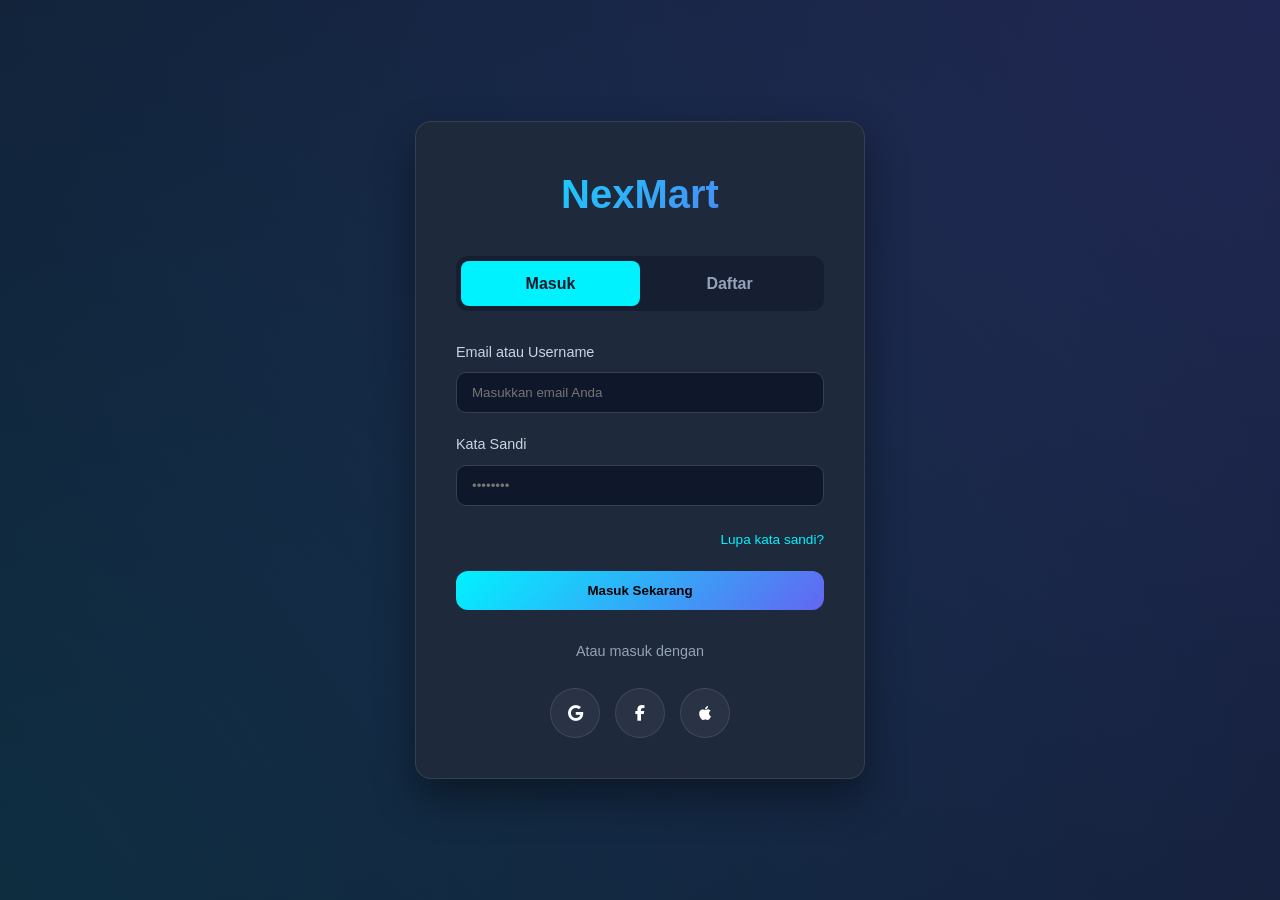
==== auth.html @ d1e26cd8 "Initial commit - NexMart Pro" ====
<!DOCTYPE html>
<html lang="id">
<head>
    <meta charset="UTF-8">
    <meta name="viewport" content="width=device-width, initial-scale=1.0">
    <title>Masuk & Daftar | NexMart</title>
    <link rel="stylesheet" href="assets/css/style.css">
    <link rel="stylesheet" href="https://cdnjs.cloudflare.com/ajax/libs/font-awesome/6.4.0/css/all.min.css">
    <style>
        body {
            display: flex;
            align-items: center;
            justify-content: center;
            min-height: 100vh;
            background-color: var(--bg-dark); /* Ensure dark background */
            background-image: radial-gradient(circle at top right, rgba(99, 102, 241, 0.2), transparent),
                        radial-gradient(circle at bottom left, rgba(0, 242, 255, 0.1), transparent);
            color: white;
        }
        .auth-card {
            width: 100%;
            max-width: 450px;
            padding: 40px;
            text-align: center;
            background: #1e293b; /* Solid Dark Background */
            box-shadow: 0 20px 40px rgba(0,0,0,0.4);
            border: 1px solid rgba(255,255,255,0.1);
        }
        .auth-tabs {
            display: flex;
            margin-bottom: 30px;
            background: rgba(15, 23, 42, 0.5);
            border-radius: 12px;
            padding: 5px;
        }
        .auth-tab {
            flex: 1;
            padding: 10px;
            cursor: pointer;
            border-radius: 8px;
            transition: 0.3s;
            font-weight: 600;
            color: #94a3b8;
        }
        .auth-tab.active {
            background: var(--primary);
            color: #0f172a;
        }
        .form-group {
            text-align: left;
            margin-bottom: 20px;
        }
        .form-group label {
            display: block;
            margin-bottom: 8px;
            font-size: 0.9rem;
            color: #cbd5e1; /* Lighter label for better visibility */
            font-weight: 500;
        }
        .form-group input, .form-group select {
            width: 100%;
            padding: 12px 15px;
            background: #0f172a;
            border: 1px solid #334155;
            border-radius: 10px;
            color: white;
            outline: none;
            transition: 0.3s;
        }
        .form-group input:focus {
            border-color: var(--primary);
            box-shadow: 0 0 10px rgba(0, 242, 255, 0.2);
        }
        .form-group select {
            appearance: none;
            cursor: pointer;
        }
        .social-login {
            display: flex;
            gap: 15px;
            margin-top: 25px;
            justify-content: center;
        }
        .social-btn {
            width: 50px;
            height: 50px;
            display: flex;
            align-items: center;
            justify-content: center;
            border-radius: 50%;
            background: var(--glass);
            border: 1px solid var(--glass-border);
            color: white;
            text-decoration: none;
            transition: 0.3s;
        }
        .social-btn:hover {
            background: var(--primary);
            color: #000;
        }
    </style>
</head>
<body>

    <div class="auth-card glass animate-fade">
        <a href="index.html" class="logo gradient-text" style="font-size: 2.5rem; display: block; margin-bottom: 30px;">NexMart</a>
        
        <div class="auth-tabs">
            <div class="auth-tab active" id="login-tab" onclick="switchTab('login')">Masuk</div>
            <div class="auth-tab" id="register-tab" onclick="switchTab('register')">Daftar</div>
        </div>

        <div id="login-form">
            <div class="form-group">
                <label>Email atau Username</label>
                <input type="text" placeholder="Masukkan email Anda">
            </div>
            <div class="form-group">
                <label>Kata Sandi</label>
                <input type="password" placeholder="••••••••">
            </div>
            <div style="text-align: right; margin-bottom: 20px;">
                <a href="#" style="color: var(--primary); font-size: 0.85rem; text-decoration: none;">Lupa kata sandi?</a>
            </div>
            <button class="btn btn-primary" style="width: 100%; justify-content: center;">Masuk Sekarang</button>
        </div>

        <div id="register-form" style="display: none;">
            <div class="form-group">
                <label>Nama Lengkap</label>
                <input type="text" placeholder="Nama sesuai KTP">
            </div>
            <div class="form-group">
                <label>Email</label>
                <input type="email" placeholder="example@mail.com">
            </div>
            <div class="form-group">
                <label>Kata Sandi Baru</label>
                <input type="password" placeholder="Minimal 8 karakter">
            </div>
            <div class="form-group">
                <label>Daftar Sebagai</label>
                <select style="width: 100%; padding: 12px; background: rgba(255, 255, 255, 0.05); border: 1px solid var(--glass-border); border-radius: 10px; color: white; outline: none;">
                    <option value="buyer">Pembeli</option>
                    <option value="seller">Penjual (Gunakan Komisi Rendah)</option>
                </select>
            </div>
            <button class="btn btn-primary" style="width: 100%; justify-content: center;">Buat Akun Gratis</button>
        </div>

        <div style="margin-top: 30px;">
            <p style="color: var(--text-muted); font-size: 0.9rem;">Atau masuk dengan</p>
            <div class="social-login">
                <a href="#" class="social-btn"><i class="fa-brands fa-google"></i></a>
                <a href="#" class="social-btn"><i class="fa-brands fa-facebook-f"></i></a>
                <a href="#" class="social-btn"><i class="fa-brands fa-apple"></i></a>
            </div>
        </div>
    </div>

    <script>
        function switchTab(type) {
            const loginTab = document.getElementById('login-tab');
            const registerTab = document.getElementById('register-tab');
            const loginForm = document.getElementById('login-form');
            const registerForm = document.getElementById('register-form');

            if (type === 'login') {
                loginTab.classList.add('active');
                registerTab.classList.remove('active');
                loginForm.style.display = 'block';
                registerForm.style.display = 'none';
            } else {
                registerTab.classList.add('active');
                loginTab.classList.remove('active');
                registerForm.style.display = 'block';
                loginForm.style.display = 'none';
            }
        }
    </script>
</body>
</html>
---- assets/css/style.css ----
/* Design System & Global Styles */
:root {
    --primary: #00f2ff; /* Electric Cyan */
    --secondary: #6366f1; /* Indigo */
    --bg-dark: #0f172a; /* Navy Dark */
    --bg-card: #1e293b; /* Slate */
    --text-main: #f8fafc;
    --text-muted: #94a3b8;
    --accent: #fbbf24; /* Gold */
    --glass: rgba(255, 255, 255, 0.05);
    --glass-border: rgba(255, 255, 255, 0.1);
}

* {
    margin: 0;
    padding: 0;
    box-sizing: border-box;
    font-family: 'Inter', -apple-system, BlinkMacSystemFont, sans-serif;
}

body {
    background-color: var(--bg-dark);
    color: var(--text-main);
    line-height: 1.6;
    overflow-x: hidden;
}

/* Glassmorphism Utility */
.glass {
    background: var(--glass);
    backdrop-filter: blur(12px);
    -webkit-backdrop-filter: blur(12px);
    border: 1px solid var(--glass-border);
    border-radius: 16px;
}

/* Animations */
@keyframes fadeIn {
    from { opacity: 0; transform: translateY(20px); }
    to { opacity: 1; transform: translateY(0); }
}

.animate-fade {
    animation: fadeIn 0.6s ease-out forwards;
}

/* Typography */
h1, h2, h3 {
    font-weight: 700;
    letter-spacing: -0.02em;
}

.gradient-text {
    background: linear-gradient(135deg, var(--primary), var(--secondary));
    -webkit-background-clip: text;
    -webkit-text-fill-color: transparent;
}

/* Layout */
.container {
    max-width: 1400px;
    margin: 0 auto;
    padding: 0 20px;
}

/* Buttons */
.btn {
    padding: 12px 24px;
    border-radius: 12px;
    font-weight: 600;
    cursor: pointer;
    transition: all 0.3s ease;
    border: none;
    display: inline-flex;
    align-items: center;
    gap: 8px;
    text-decoration: none;
}

.btn-primary {
    background: linear-gradient(135deg, var(--primary), var(--secondary));
    color: #000;
}

.btn-primary:hover {
    transform: translateY(-2px);
    box-shadow: 0 10px 20px rgba(0, 242, 255, 0.3);
}

.btn-outline {
    background: transparent;
    border: 1px solid var(--glass-border);
    color: var(--text-main);
}

.btn-outline:hover {
    background: var(--glass);
}

/* Navbar */
nav {
    position: fixed;
    top: 0;
    left: 0;
    right: 0;
    z-index: 1000;
    padding: 15px 0;
    transition: all 0.3s ease;
}

.nav-container {
    display: flex;
    justify-content: space-between;
    align-items: center;
}

.logo {
    font-size: 1.5rem;
    font-weight: 800;
    text-decoration: none;
    color: var(--text-main);
}

.nav-links {
    display: flex;
    gap: 30px;
    list-style: none;
}

.nav-links a {
    text-decoration: none;
    color: var(--text-muted);
    font-weight: 500;
    transition: 0.3s;
}

.nav-links a:hover {
    color: var(--primary);
}

/* Hero Section */
.hero {
    padding: 180px 0 100px;
    text-align: center;
    background: radial-gradient(circle at 50% 50%, rgba(99, 102, 241, 0.15) 0%, transparent 50%);
}

.hero h1 {
    font-size: 4rem;
    margin-bottom: 20px;
    max-width: 900px;
    margin-left: auto;
    margin-right: auto;
}

.hero p {
    font-size: 1.25rem;
    color: var(--text-muted);
    margin-bottom: 40px;
    max-width: 600px;
    margin-left: auto;
    margin-right: auto;
}

/* Product Grid */
.product-grid {
    display: grid;
    grid-template-columns: repeat(auto-fill, minmax(280px, 1fr));
    gap: 30px;
    padding: 50px 0;
}

.product-card {
    transition: all 0.3s ease;
    overflow: hidden;
    position: relative;
}

.product-card:hover {
    transform: translateY(-10px);
}

.product-img {
    width: 100%;
    aspect-ratio: 1/1;
    background: #2d3748;
    border-radius: 12px;
    margin-bottom: 15px;
    object-fit: cover;
}

.product-info h3 {
    font-size: 1.1rem;
    margin-bottom: 10px;
}

.product-price {
    color: var(--accent);
    font-weight: 700;
    font-size: 1.25rem;
}

.badge {
    position: absolute;
    top: 15px;
    left: 15px;
    padding: 4px 12px;
    border-radius: 20px;
    font-size: 0.75rem;
    font-weight: 700;
    text-transform: uppercase;
}

.badge-low-comm {
    background: rgba(0, 242, 255, 0.2);
    color: var(--primary);
    border: 1px solid var(--primary);
}

/* Footer */
footer {
    padding: 80px 0 40px;
    border-top: 1px solid var(--glass-border);
    margin-top: 100px;
}

.footer-grid {
    display: grid;
    grid-template-columns: repeat(4, 1fr);
    gap: 40px;
}

.footer-col h4 {
    margin-bottom: 20px;
}

.footer-col ul {
    list-style: none;
}

.footer-col ul li {
    margin-bottom: 12px;
}

.footer-col ul a {
    color: var(--text-muted);
    text-decoration: none;
    transition: 0.3s;
}

.footer-col ul a:hover {
    color: var(--primary);
}

/* Responsive */
@media (max-width: 768px) {
    .hero h1 { font-size: 2.5rem; }
    .footer-grid { grid-template-columns: repeat(2, 1fr); }
}
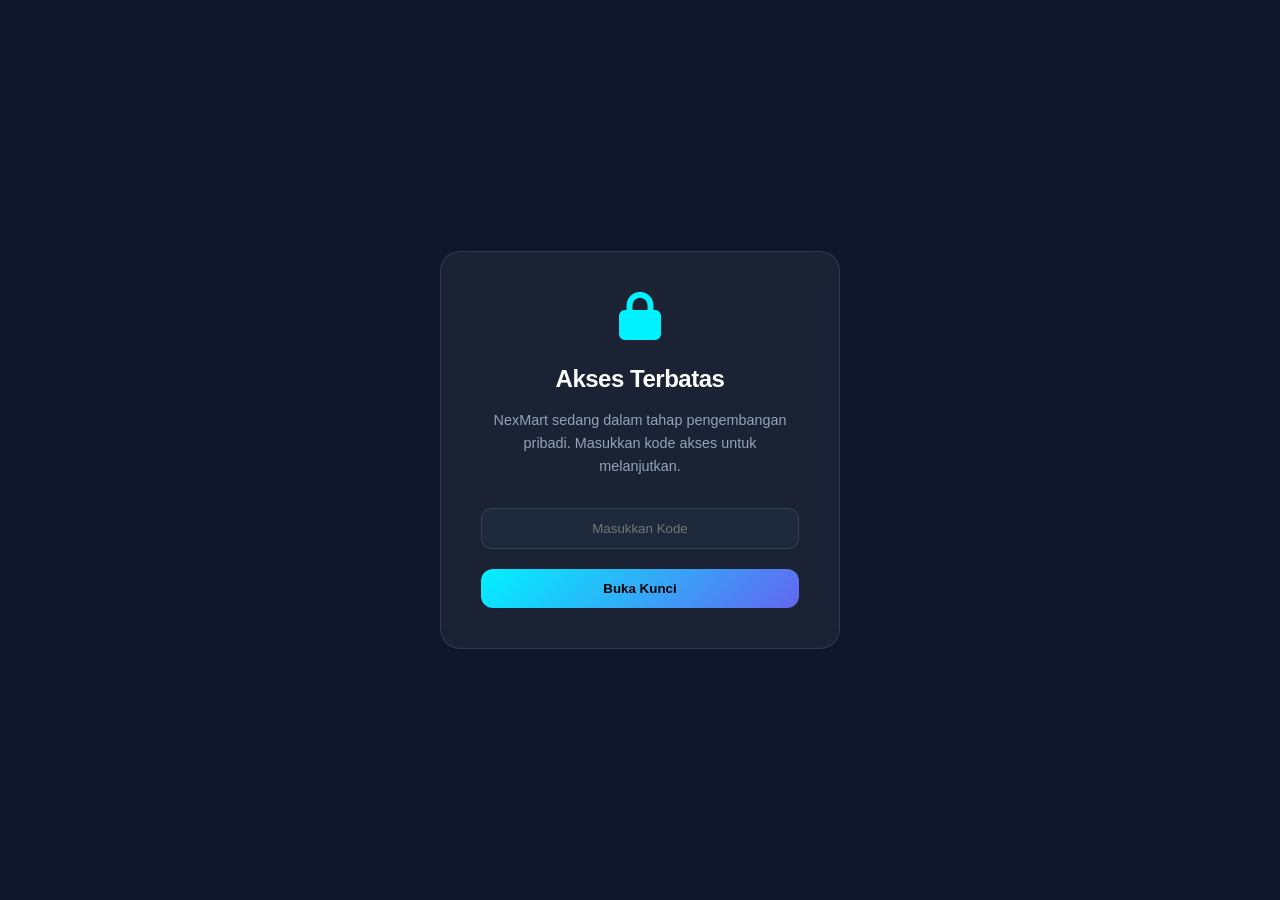
==== commit ed96c81b: "Add security gatekeeper lock" ====
--- a/auth.html
+++ b/auth.html
@@ -5,6 +5,7 @@
     <meta name="viewport" content="width=device-width, initial-scale=1.0">
     <title>Masuk & Daftar | NexMart</title>
     <link rel="stylesheet" href="assets/css/style.css">
+    <script src="assets/js/gatekeeper.js"></script>
     <link rel="stylesheet" href="https://cdnjs.cloudflare.com/ajax/libs/font-awesome/6.4.0/css/all.min.css">
     <style>
         body {
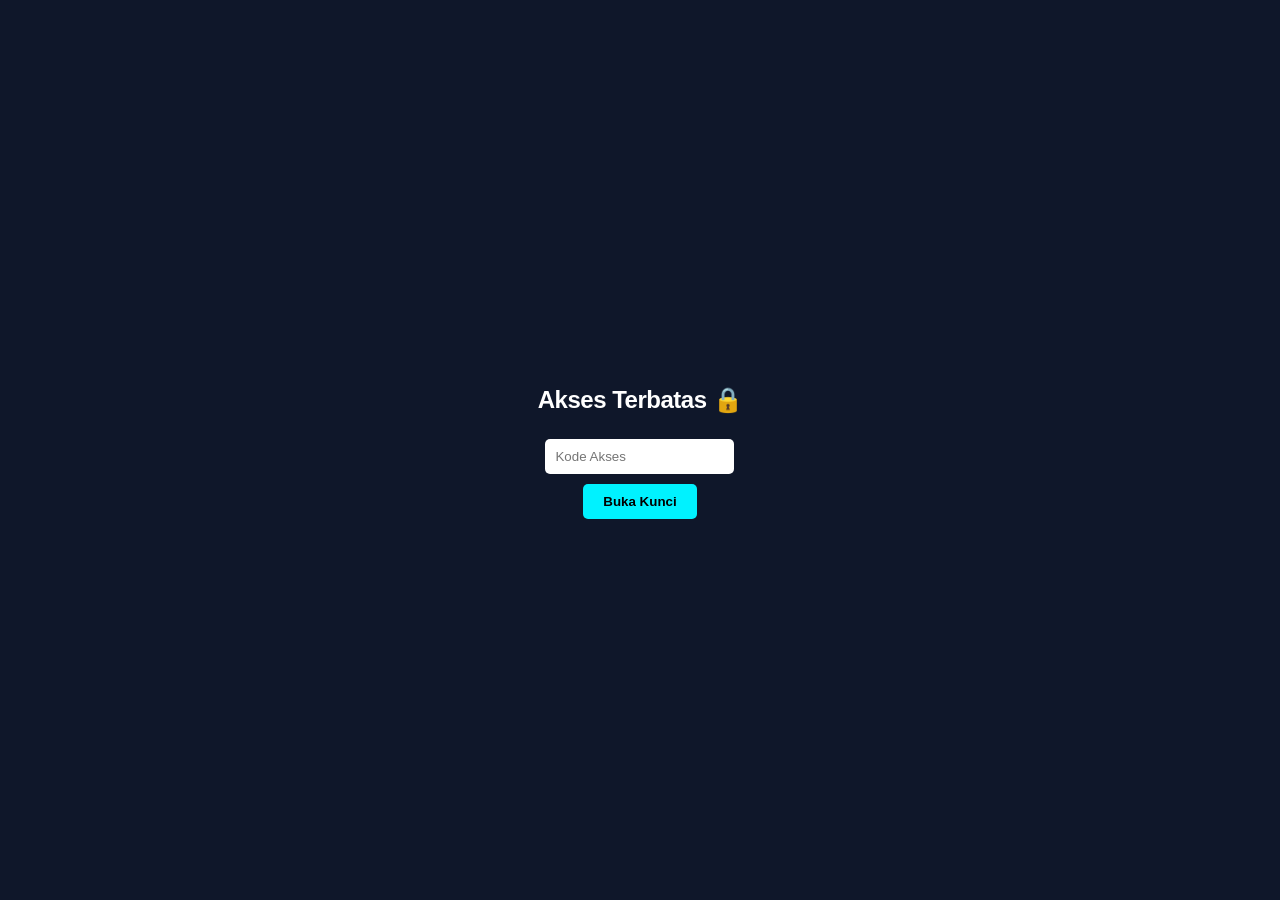
==== commit 58be0dac: "Hardcode security gate for better reliability" ====
--- a/auth.html
+++ b/auth.html
@@ -5,7 +5,22 @@
     <meta name="viewport" content="width=device-width, initial-scale=1.0">
     <title>Masuk & Daftar | NexMart</title>
     <link rel="stylesheet" href="assets/css/style.css">
-    <script src="assets/js/gatekeeper.js"></script>
+    <script>
+        (function() {
+            const ACCESS_CODE = "imam77";
+            if (localStorage.getItem("nexmart_auth_token") !== "authorized") {
+                document.write('<div id="gate" style="position:fixed;top:0;left:0;width:100%;height:100%;background:#0f172a;z-index:999999;display:flex;align-items:center;justify-content:center;color:white;font-family:sans-serif;text-align:center;"><div><h2 style="margin-bottom:20px;">Akses Terbatas 🔒</h2><input type="password" id="c" placeholder="Kode Akses" style="padding:10px;border-radius:5px;border:none;margin-bottom:10px;"><br><button onclick="u()" style="padding:10px 20px;background:#00f2ff;border:none;border-radius:5px;cursor:pointer;color:#000;font-weight:bold;">Buka Kunci</button><p id="e" style="color:red;display:none;margin-top:10px;">Kode Salah!</p></div></div>');
+                window.u = function() {
+                    if (document.getElementById('c').value === ACCESS_CODE) {
+                        localStorage.setItem("nexmart_auth_token", "authorized");
+                        location.reload();
+                    } else {
+                        document.getElementById('e').style.display = 'block';
+                    }
+                };
+            }
+        })();
+    </script>
     <link rel="stylesheet" href="https://cdnjs.cloudflare.com/ajax/libs/font-awesome/6.4.0/css/all.min.css">
     <style>
         body {
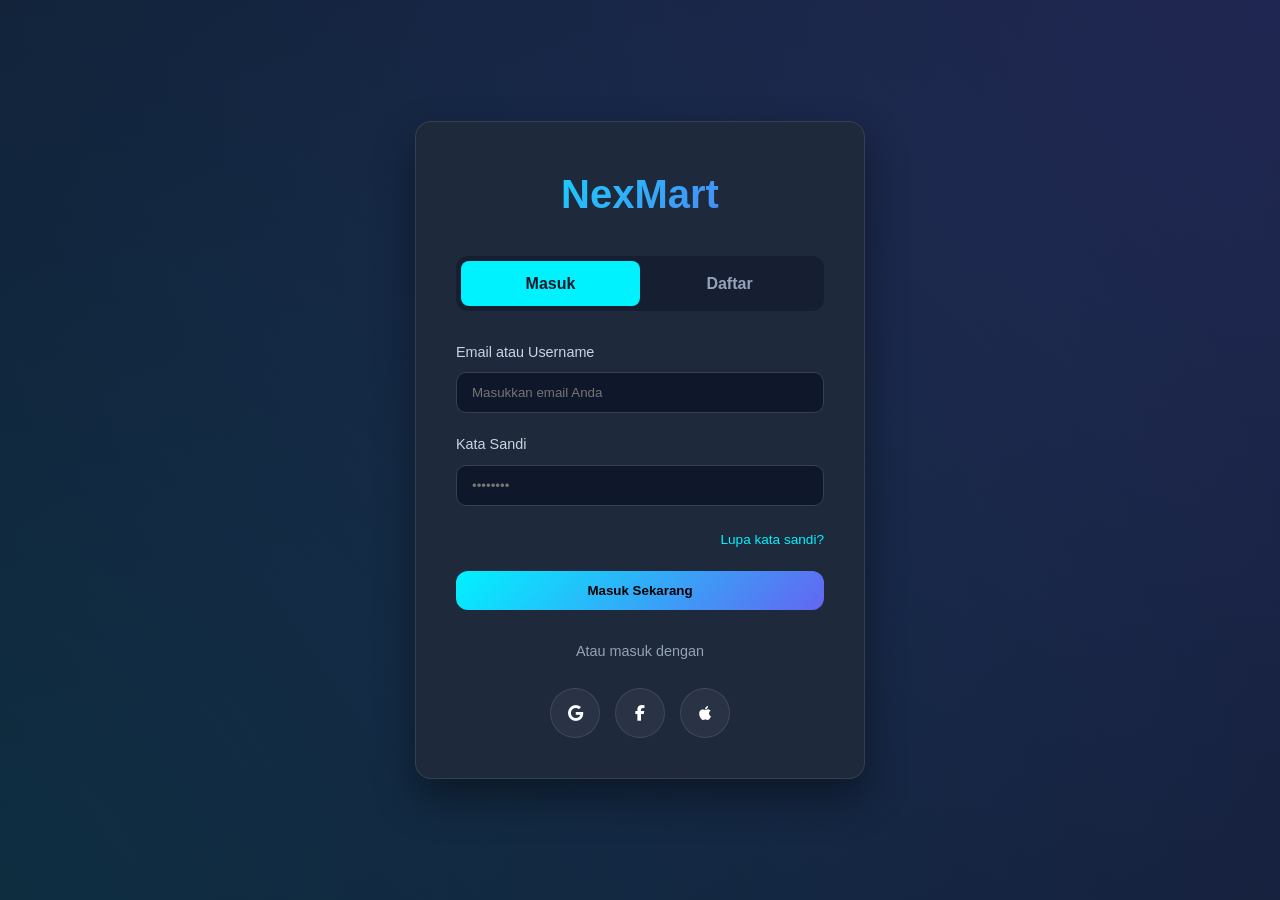
==== commit 9390cab7: "Remove security gate as requested" ====
--- a/auth.html
+++ b/auth.html
@@ -5,22 +5,6 @@
     <meta name="viewport" content="width=device-width, initial-scale=1.0">
     <title>Masuk & Daftar | NexMart</title>
     <link rel="stylesheet" href="assets/css/style.css">
-    <script>
-        (function() {
-            const ACCESS_CODE = "imam77";
-            if (localStorage.getItem("nexmart_auth_token") !== "authorized") {
-                document.write('<div id="gate" style="position:fixed;top:0;left:0;width:100%;height:100%;background:#0f172a;z-index:999999;display:flex;align-items:center;justify-content:center;color:white;font-family:sans-serif;text-align:center;"><div><h2 style="margin-bottom:20px;">Akses Terbatas 🔒</h2><input type="password" id="c" placeholder="Kode Akses" style="padding:10px;border-radius:5px;border:none;margin-bottom:10px;"><br><button onclick="u()" style="padding:10px 20px;background:#00f2ff;border:none;border-radius:5px;cursor:pointer;color:#000;font-weight:bold;">Buka Kunci</button><p id="e" style="color:red;display:none;margin-top:10px;">Kode Salah!</p></div></div>');
-                window.u = function() {
-                    if (document.getElementById('c').value === ACCESS_CODE) {
-                        localStorage.setItem("nexmart_auth_token", "authorized");
-                        location.reload();
-                    } else {
-                        document.getElementById('e').style.display = 'block';
-                    }
-                };
-            }
-        })();
-    </script>
     <link rel="stylesheet" href="https://cdnjs.cloudflare.com/ajax/libs/font-awesome/6.4.0/css/all.min.css">
     <style>
         body {
